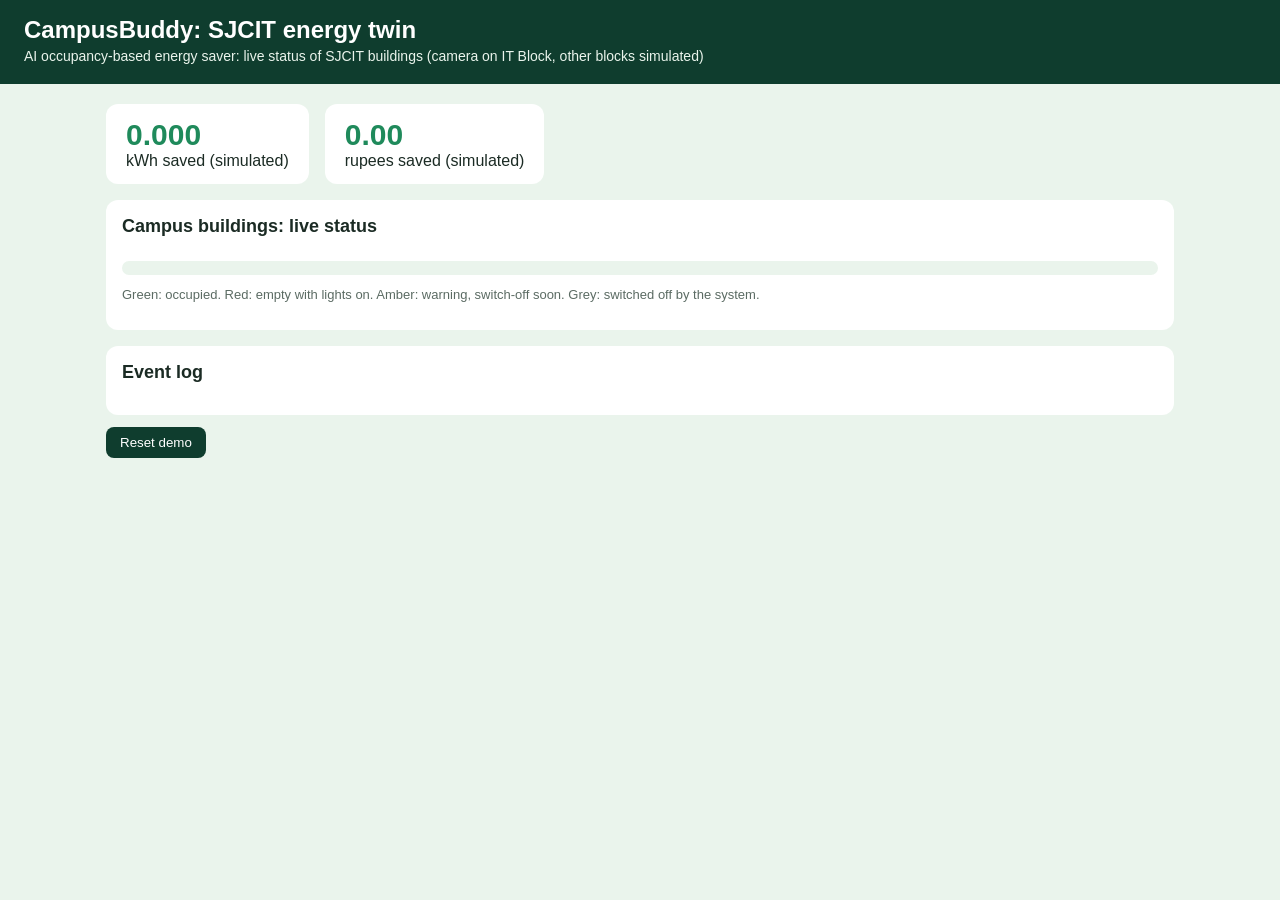
==== static/index.html @ 6953d293 "Update dashboard heading for real SJCIT buildings" ====
<!DOCTYPE html>
<html lang="en">
<head>
<meta charset="utf-8">
<meta name="viewport" content="width=device-width, initial-scale=1">
<title>CampusBuddy: SJCIT</title>
<style>
  :root { --bg:#0f3d2e; --card:#ffffff; --ink:#1b2b24; --muted:#5b6b63;
          --green:#1f8a5b; --red:#c8553d; --amber:#f2b33d; --grey:#5b6b63; }
  * { box-sizing: border-box; }
  body { margin:0; font-family: Calibri, "Segoe UI", sans-serif; background:#eaf4ec; color:var(--ink); }
  header { background:var(--bg); color:#fff; padding:16px 24px; }
  header h1 { margin:0; font-size:24px; }
  header p { margin:4px 0 0; color:#eaf4ec; font-size:14px; }
  main { max-width:1100px; margin:20px auto; padding:0 16px; }
  .counters { display:flex; gap:16px; margin-bottom:16px; flex-wrap:wrap; }
  .counter { background:var(--card); border-radius:12px; padding:14px 20px; min-width:200px; }
  .counter b { display:block; font-size:30px; color:var(--green); }
  .floor { background:var(--card); border-radius:12px; padding:16px; }
  .floor h2 { margin:0 0 4px; font-size:18px; }
  .note { color:var(--muted); font-size:13px; margin:0 0 12px; }
  .rooms { display:grid; grid-template-columns:repeat(5, 1fr); gap:10px; }
  .room { border-radius:10px; color:#fff; padding:12px; min-height:150px; display:flex; flex-direction:column; }
  .room h3 { margin:0 0 4px; font-size:16px; }
  .room .st { font-size:13px; flex:1; }
  .room .btns { display:flex; gap:6px; flex-wrap:wrap; }
  .room button { border:0; border-radius:6px; padding:5px 8px; font-size:12px; cursor:pointer; }
  .occupied { background:var(--green); }
  .empty_lights_on { background:var(--red); }
  .warning { background:var(--amber); color:var(--ink); }
  .switched_off { background:var(--grey); }
  .corridor { height:14px; background:#eaf4ec; border-radius:7px; margin:12px 0; }
  .events { background:var(--card); border-radius:12px; padding:16px; margin-top:16px; }
  .events h2 { margin:0 0 8px; font-size:18px; }
  .events li { font-size:14px; margin:3px 0; }
  .events span { color:var(--muted); margin-right:8px; }
  .reset { margin-top:12px; }
  .reset button { padding:8px 14px; border:0; border-radius:8px; background:var(--bg); color:#fff; cursor:pointer; }
  @media (max-width:800px) { .rooms { grid-template-columns:repeat(2, 1fr); } }
</style>
</head>
<body>
<header>
  <h1>CampusBuddy: SJCIT energy twin</h1>
  <p>  <p>AI occupancy-based energy saver: live status of SJCIT buildings (camera on IT Block, other blocks simulated)</p></p>
</header>
<main>
  <div class="counters">
    <div class="counter"><b id="kwh">0.000</b>kWh saved (simulated)</div>
    <div class="counter"><b id="rs">0.00</b>rupees saved (simulated)</div>
  </div>
  <div class="floor">
    <h2>Campus buildings: live status</h2>
    <p class="note" id="cfg"></p>
    <div class="rooms" id="rooms"></div>
    <div class="corridor"></div>
    <p class="note">Green: occupied. Red: empty with lights on. Amber: warning, switch-off soon. Grey: switched off by the system.</p>
  </div>
  <div class="events"><h2>Event log</h2><ul id="events"></ul></div>
  <div class="reset"><button onclick="post('/api/reset')">Reset demo</button></div>
</main>
<script>
const LABEL = {
  occupied: "Occupied",
  empty_lights_on: "Empty, lights on",
  warning: "Warning: switching off soon",
  switched_off: "Switched off (saving power)"
};

async function post(url, body) {
  await fetch(url, { method: "POST", headers: { "Content-Type": "application/json" }, body: JSON.stringify(body || {}) });
  refresh();
}

function render(s) {
  document.getElementById("kwh").textContent = s.saved_kwh.toFixed(3);
  document.getElementById("rs").textContent = s.saved_rupees.toFixed(2);
  document.getElementById("cfg").textContent =
    `Demo timing: warning after ${s.config.warn_after}s empty, auto switch-off after ${s.config.off_after}s. ` +
    `Savings run at 1 second = ${s.config.time_scale} seconds, at Rs ${s.config.tariff} per kWh.`;
  document.getElementById("rooms").innerHTML = s.rooms.map(r => `
    <div class="room ${r.status}">
      <h3>${r.name}</h3>
      <div class="st">${LABEL[r.status]}<br>People: ${r.persons}${r.persons === 0 && r.lights_on ? `<br>Empty for ${Math.round(r.empty_for)}s` : ""}</div>
      <div class="btns">
        <button onclick="post('/api/rooms/${r.id}/occupancy', {persons: ${r.persons + 1}})">+ Person</button>
        <button onclick="post('/api/rooms/${r.id}/occupancy', {persons: 0})">Everyone leaves</button>
        <button onclick="post('/api/rooms/${r.id}/lights', {on: ${!r.lights_on}})">Lights ${r.lights_on ? "off" : "on"}</button>
      </div>
    </div>`).join("");
  document.getElementById("events").innerHTML =
    s.events.map(e => `<li><span>${e.time}</span>${e.msg}</li>`).join("");
}

async function refresh() {
  try { render(await (await fetch("/api/state")).json()); } catch (e) { console.log(e); }
}
refresh();
setInterval(refresh, 1000);
</script>
</body>
</html>
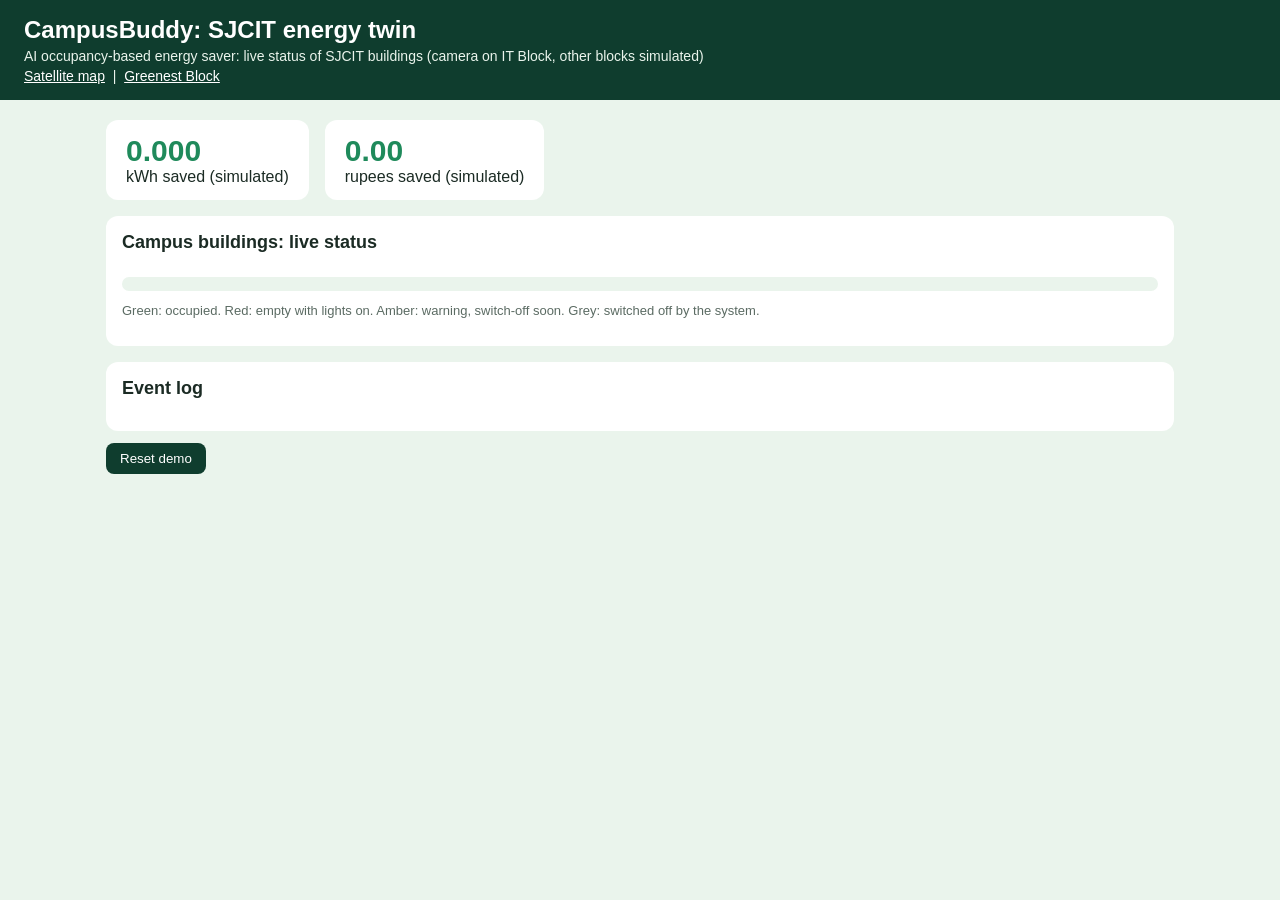
==== commit d20ea836: "Link dashboard, map and leaderboard pages" ====
--- a/static/index.html
+++ b/static/index.html
@@ -12,6 +12,7 @@
   header { background:var(--bg); color:#fff; padding:16px 24px; }
   header h1 { margin:0; font-size:24px; }
   header p { margin:4px 0 0; color:#eaf4ec; font-size:14px; }
+  header a { color:#fff; }
   main { max-width:1100px; margin:20px auto; padding:0 16px; }
   .counters { display:flex; gap:16px; margin-bottom:16px; flex-wrap:wrap; }
   .counter { background:var(--card); border-radius:12px; padding:14px 20px; min-width:200px; }
@@ -42,7 +43,8 @@
 <body>
 <header>
   <h1>CampusBuddy: SJCIT energy twin</h1>
-  <p>  <p>AI occupancy-based energy saver: live status of SJCIT buildings (camera on IT Block, other blocks simulated)</p></p>
+  <p>AI occupancy-based energy saver: live status of SJCIT buildings (camera on IT Block, other blocks simulated)</p>
+  <p><a href="/static/map.html">Satellite map</a> &nbsp;|&nbsp; <a href="/static/leaderboard.html">Greenest Block</a></p>
 </header>
 <main>
   <div class="counters">
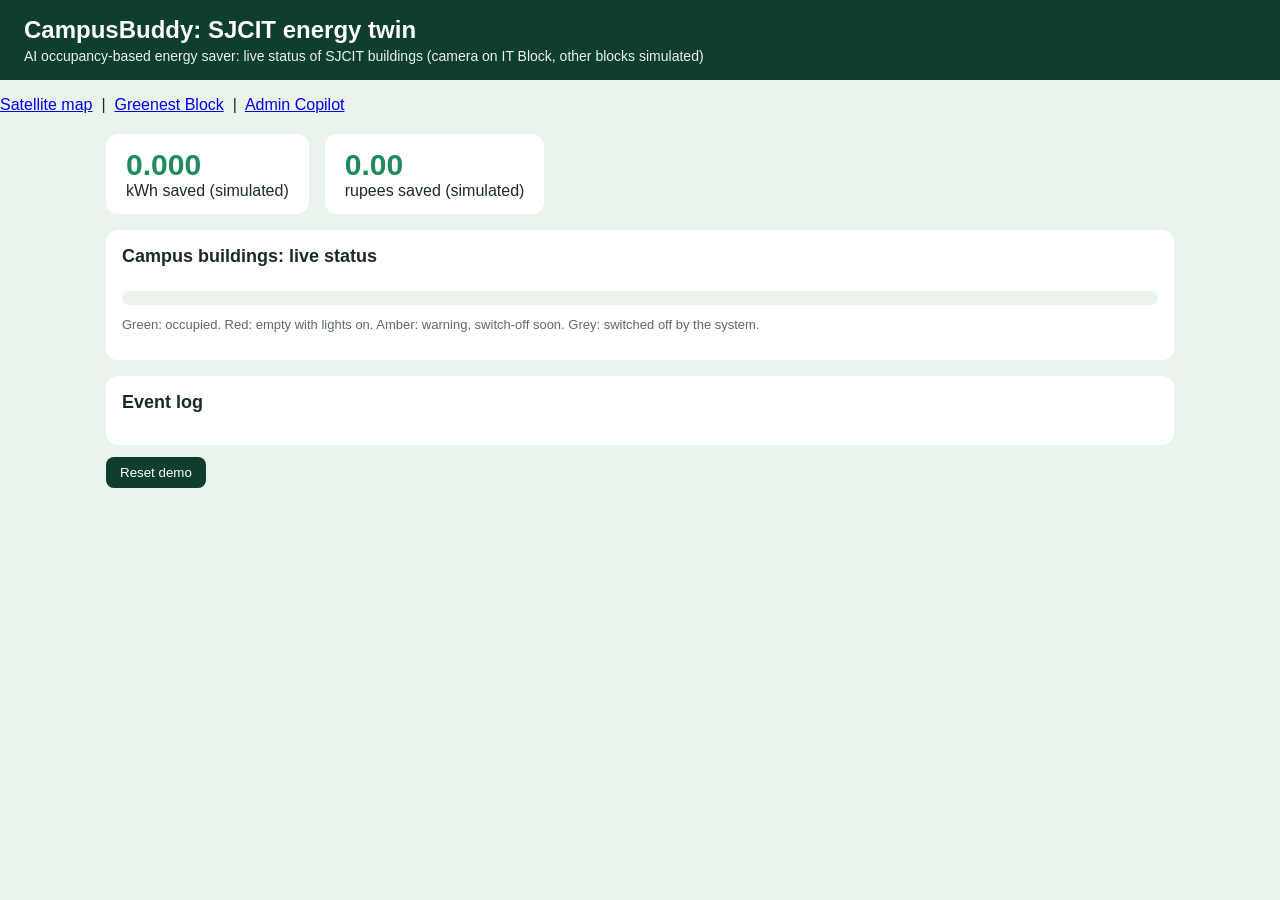
==== commit 203cf49b: "Add admin copilot chat page" ====
--- a/static/index.html
+++ b/static/index.html
@@ -44,8 +44,8 @@
 <header>
   <h1>CampusBuddy: SJCIT energy twin</h1>
   <p>AI occupancy-based energy saver: live status of SJCIT buildings (camera on IT Block, other blocks simulated)</p>
-  <p><a href="/static/map.html">Satellite map</a> &nbsp;|&nbsp; <a href="/static/leaderboard.html">Greenest Block</a></p>
-</header>
+
+</header><p><a href="/static/map.html">Satellite map</a> &nbsp;|&nbsp; <a href="/static/leaderboard.html">Greenest Block</a> &nbsp;|&nbsp; <a href="/static/copilot.html">Admin Copilot</a></p>
 <main>
   <div class="counters">
     <div class="counter"><b id="kwh">0.000</b>kWh saved (simulated)</div>
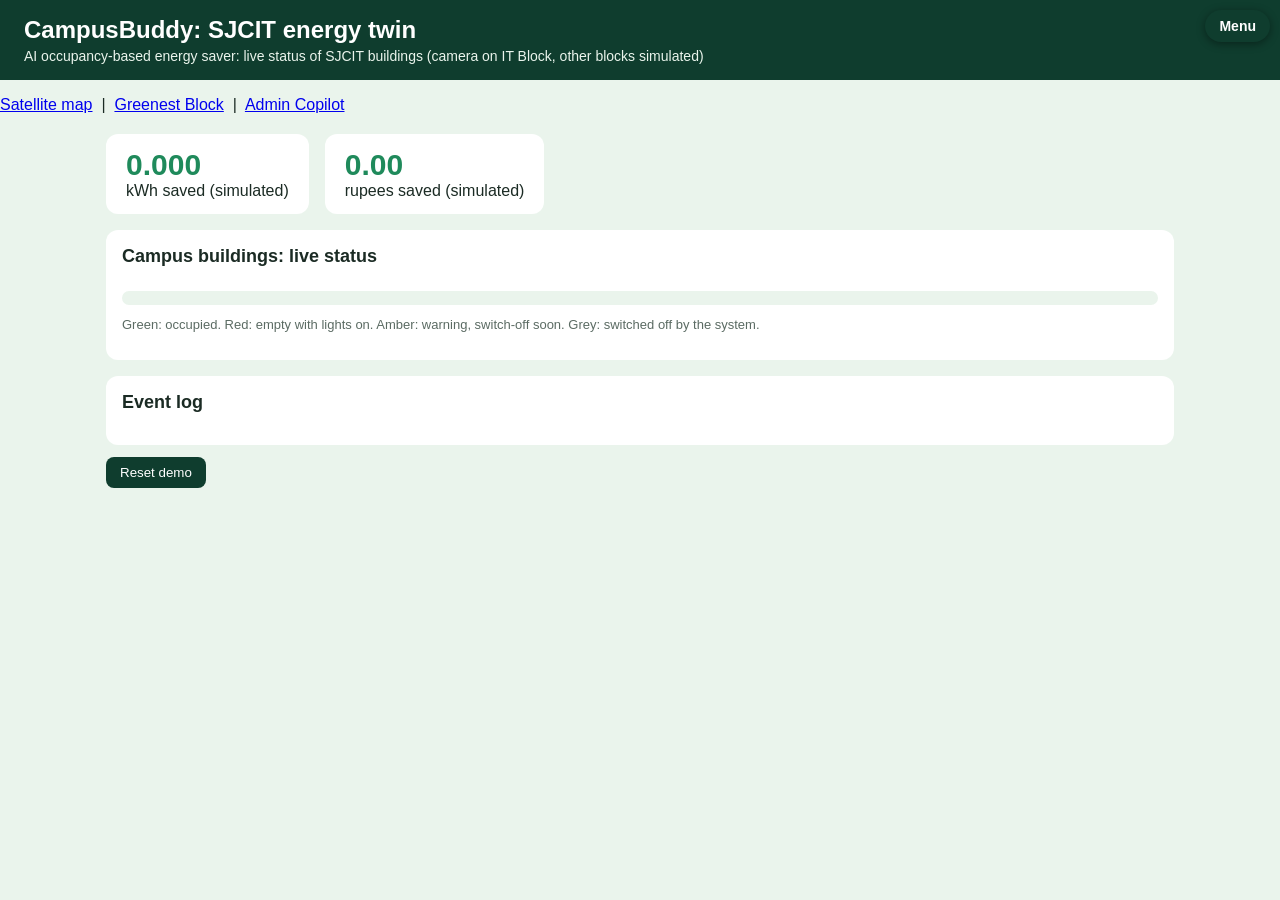
==== commit 2efa4c78: "Add admin inbox for events, feedback and problem reports" ====
--- a/static/index.html
+++ b/static/index.html
@@ -100,5 +100,5 @@
 refresh();
 setInterval(refresh, 1000);
 </script>
-</body>
+<script src="/static/nav.js"></script></body>
 </html>
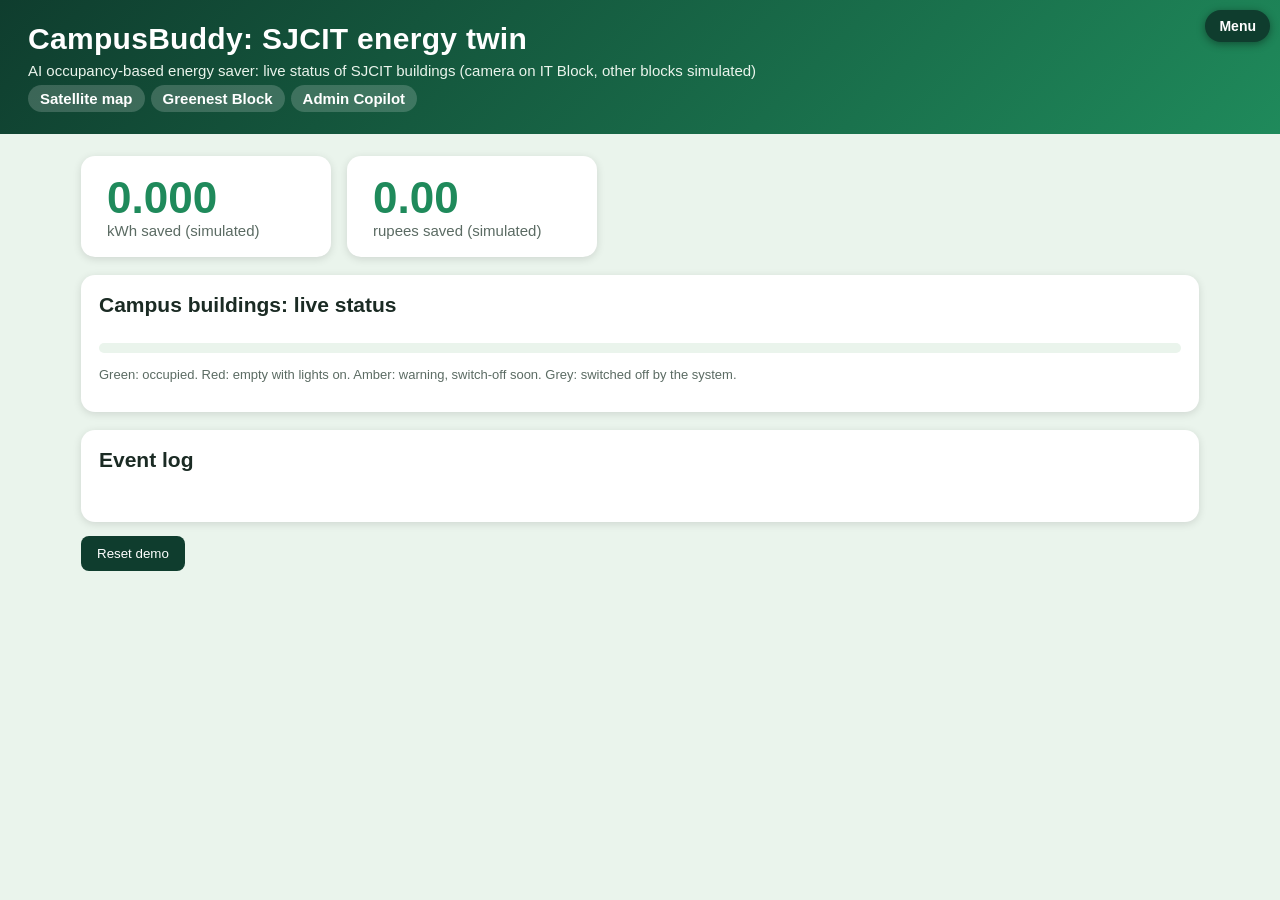
==== commit 2a28edc6: "Design polish: dashboard, leaderboard, copilot" ====
--- a/static/index.html
+++ b/static/index.html
@@ -9,43 +9,51 @@
           --green:#1f8a5b; --red:#c8553d; --amber:#f2b33d; --grey:#5b6b63; }
   * { box-sizing: border-box; }
   body { margin:0; font-family: Calibri, "Segoe UI", sans-serif; background:#eaf4ec; color:var(--ink); }
-  header { background:var(--bg); color:#fff; padding:16px 24px; }
-  header h1 { margin:0; font-size:24px; }
-  header p { margin:4px 0 0; color:#eaf4ec; font-size:14px; }
-  header a { color:#fff; }
-  main { max-width:1100px; margin:20px auto; padding:0 16px; }
-  .counters { display:flex; gap:16px; margin-bottom:16px; flex-wrap:wrap; }
-  .counter { background:var(--card); border-radius:12px; padding:14px 20px; min-width:200px; }
-  .counter b { display:block; font-size:30px; color:var(--green); }
-  .floor { background:var(--card); border-radius:12px; padding:16px; }
-  .floor h2 { margin:0 0 4px; font-size:18px; }
+  header { background:linear-gradient(135deg,#0f3d2e,#1f8a5b); color:#fff; padding:22px 28px; }
+  header h1 { margin:0; font-size:30px; letter-spacing:.3px; }
+  header p { margin:6px 0 0; color:#eaf4ec; font-size:15px; }
+  header a { color:#fff; font-weight:bold; text-decoration:none; background:rgba(255,255,255,.18);
+             padding:5px 12px; border-radius:14px; margin-right:6px; display:inline-block; }
+  header a:hover { background:rgba(255,255,255,.32); }
+  main { max-width:1150px; margin:22px auto; padding:0 16px; }
+  .counters { display:flex; gap:16px; margin-bottom:18px; flex-wrap:wrap; }
+  .counter { background:var(--card); border-radius:14px; padding:18px 26px; min-width:250px;
+             box-shadow:0 2px 8px rgba(0,0,0,.12); font-size:15px; color:var(--muted); }
+  .counter b { display:block; font-size:44px; color:var(--green); line-height:1.1; }
+  .floor { background:var(--card); border-radius:14px; padding:18px; box-shadow:0 2px 8px rgba(0,0,0,.12); }
+  .floor h2 { margin:0 0 4px; font-size:21px; }
   .note { color:var(--muted); font-size:13px; margin:0 0 12px; }
-  .rooms { display:grid; grid-template-columns:repeat(5, 1fr); gap:10px; }
-  .room { border-radius:10px; color:#fff; padding:12px; min-height:150px; display:flex; flex-direction:column; }
-  .room h3 { margin:0 0 4px; font-size:16px; }
-  .room .st { font-size:13px; flex:1; }
+  .rooms { display:grid; grid-template-columns:repeat(5, 1fr); gap:12px; }
+  .room { border-radius:12px; color:#fff; padding:14px; min-height:175px; display:flex; flex-direction:column;
+          box-shadow:0 2px 6px rgba(0,0,0,.2); transition:background .4s, transform .2s; }
+  .room:hover { transform:translateY(-3px); }
+  .room h3 { margin:0 0 6px; font-size:18px; }
+  .room .st { font-size:14px; flex:1; line-height:1.5; }
   .room .btns { display:flex; gap:6px; flex-wrap:wrap; }
-  .room button { border:0; border-radius:6px; padding:5px 8px; font-size:12px; cursor:pointer; }
+  .room button { border:0; border-radius:6px; padding:6px 9px; font-size:12px; cursor:pointer;
+                 background:rgba(255,255,255,.9); color:#1b2b24; }
+  .room button:hover { background:#fff; }
   .occupied { background:var(--green); }
   .empty_lights_on { background:var(--red); }
   .warning { background:var(--amber); color:var(--ink); }
   .switched_off { background:var(--grey); }
-  .corridor { height:14px; background:#eaf4ec; border-radius:7px; margin:12px 0; }
-  .events { background:var(--card); border-radius:12px; padding:16px; margin-top:16px; }
-  .events h2 { margin:0 0 8px; font-size:18px; }
-  .events li { font-size:14px; margin:3px 0; }
+  .corridor { height:10px; background:#eaf4ec; border-radius:7px; margin:14px 0; }
+  .events { background:var(--card); border-radius:14px; padding:18px; margin-top:18px; box-shadow:0 2px 8px rgba(0,0,0,.12); }
+  .events h2 { margin:0 0 8px; font-size:21px; }
+  .events ul { max-height:220px; overflow:auto; padding-left:20px; }
+  .events li { font-size:14px; margin:4px 0; }
   .events span { color:var(--muted); margin-right:8px; }
-  .reset { margin-top:12px; }
-  .reset button { padding:8px 14px; border:0; border-radius:8px; background:var(--bg); color:#fff; cursor:pointer; }
-  @media (max-width:800px) { .rooms { grid-template-columns:repeat(2, 1fr); } }
+  .reset { margin-top:14px; }
+  .reset button { padding:10px 16px; border:0; border-radius:8px; background:var(--bg); color:#fff; cursor:pointer; }
+  @media (max-width:900px) { .rooms { grid-template-columns:repeat(2, 1fr); } }
 </style>
 </head>
 <body>
 <header>
   <h1>CampusBuddy: SJCIT energy twin</h1>
   <p>AI occupancy-based energy saver: live status of SJCIT buildings (camera on IT Block, other blocks simulated)</p>
-
-</header><p><a href="/static/map.html">Satellite map</a> &nbsp;|&nbsp; <a href="/static/leaderboard.html">Greenest Block</a> &nbsp;|&nbsp; <a href="/static/copilot.html">Admin Copilot</a></p>
+  <p><a href="/static/map.html">Satellite map</a><a href="/static/leaderboard.html">Greenest Block</a><a href="/static/copilot.html">Admin Copilot</a></p>
+</header>
 <main>
   <div class="counters">
     <div class="counter"><b id="kwh">0.000</b>kWh saved (simulated)</div>
@@ -63,10 +71,10 @@
 </main>
 <script>
 const LABEL = {
-  occupied: "Occupied",
-  empty_lights_on: "Empty, lights on",
-  warning: "Warning: switching off soon",
-  switched_off: "Switched off (saving power)"
+  occupied: "✅ Occupied",
+  empty_lights_on: "💡 Empty, lights on",
+  warning: "⚠️ Warning: switching off soon",
+  switched_off: "🌱 Switched off (saving power)"
 };
 
 async function post(url, body) {
@@ -100,5 +108,6 @@
 refresh();
 setInterval(refresh, 1000);
 </script>
-<script src="/static/nav.js"></script></body>
+<script src="/static/nav.js"></script>
+</body>
 </html>
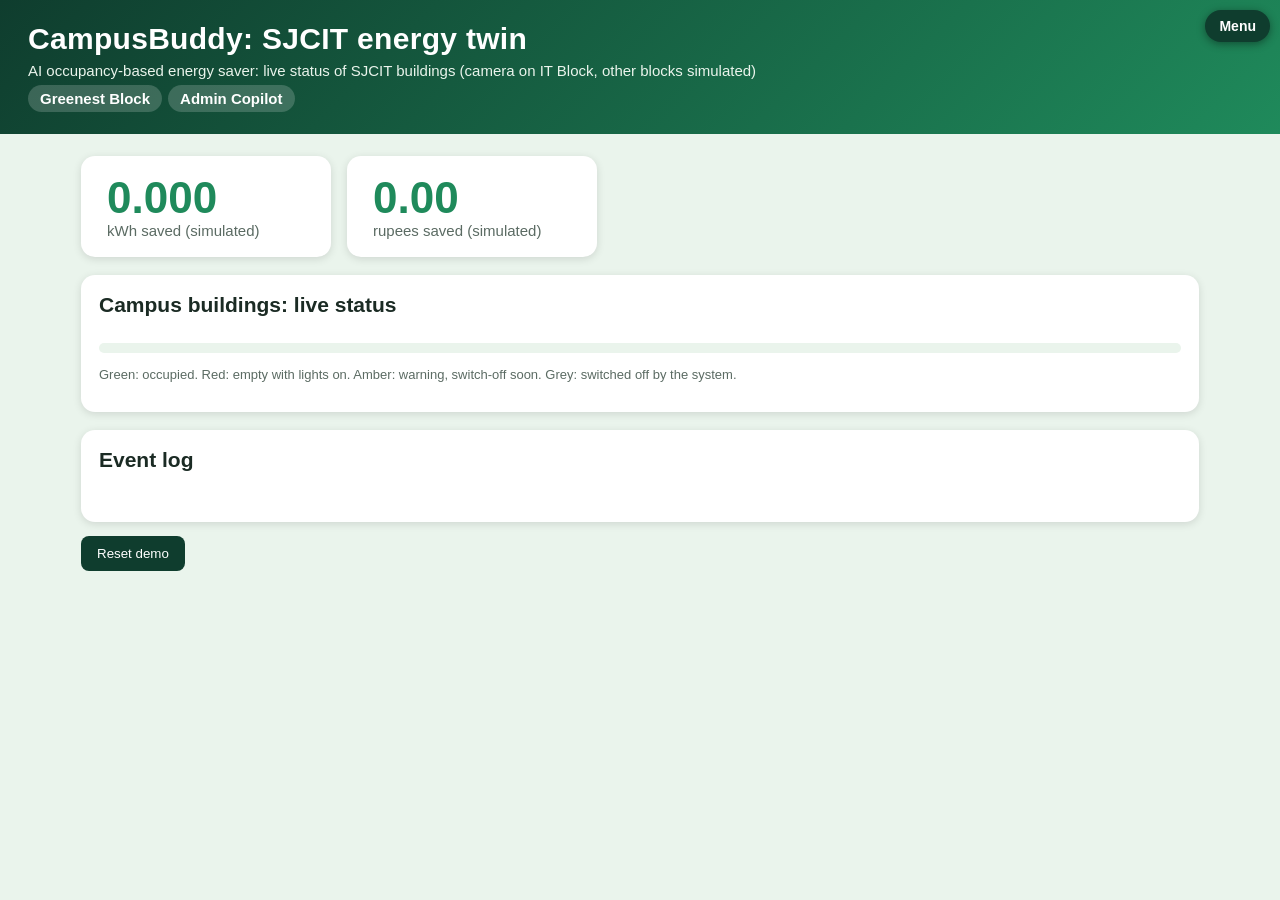
==== commit 9ee46ed8: "Show lights status clearly on dashboard cards" ====
--- a/static/index.html
+++ b/static/index.html
@@ -52,7 +52,7 @@
 <header>
   <h1>CampusBuddy: SJCIT energy twin</h1>
   <p>AI occupancy-based energy saver: live status of SJCIT buildings (camera on IT Block, other blocks simulated)</p>
-  <p><a href="/static/map.html">Satellite map</a><a href="/static/leaderboard.html">Greenest Block</a><a href="/static/copilot.html">Admin Copilot</a></p>
+  <p><a href="/static/leaderboard.html">Greenest Block</a><a href="/static/copilot.html">Admin Copilot</a></p>
 </header>
 <main>
   <div class="counters">
@@ -91,11 +91,11 @@
   document.getElementById("rooms").innerHTML = s.rooms.map(r => `
     <div class="room ${r.status}">
       <h3>${r.name}</h3>
-      <div class="st">${LABEL[r.status]}<br>People: ${r.persons}${r.persons === 0 && r.lights_on ? `<br>Empty for ${Math.round(r.empty_for)}s` : ""}</div>
+      <div class="st">${LABEL[r.status]}<br>People: ${r.persons}<br>Lights: ${r.lights_on ? "ON 💡" : "OFF"}${r.persons === 0 && r.lights_on ? `<br>Empty for ${Math.round(r.empty_for)}s` : ""}</div>
       <div class="btns">
         <button onclick="post('/api/rooms/${r.id}/occupancy', {persons: ${r.persons + 1}})">+ Person</button>
         <button onclick="post('/api/rooms/${r.id}/occupancy', {persons: 0})">Everyone leaves</button>
-        <button onclick="post('/api/rooms/${r.id}/lights', {on: ${!r.lights_on}})">Lights ${r.lights_on ? "off" : "on"}</button>
+        <button onclick="post('/api/rooms/${r.id}/lights', {on: ${!r.lights_on}})">Turn lights ${r.lights_on ? "off" : "on"}</button>
       </div>
     </div>`).join("");
   document.getElementById("events").innerHTML =
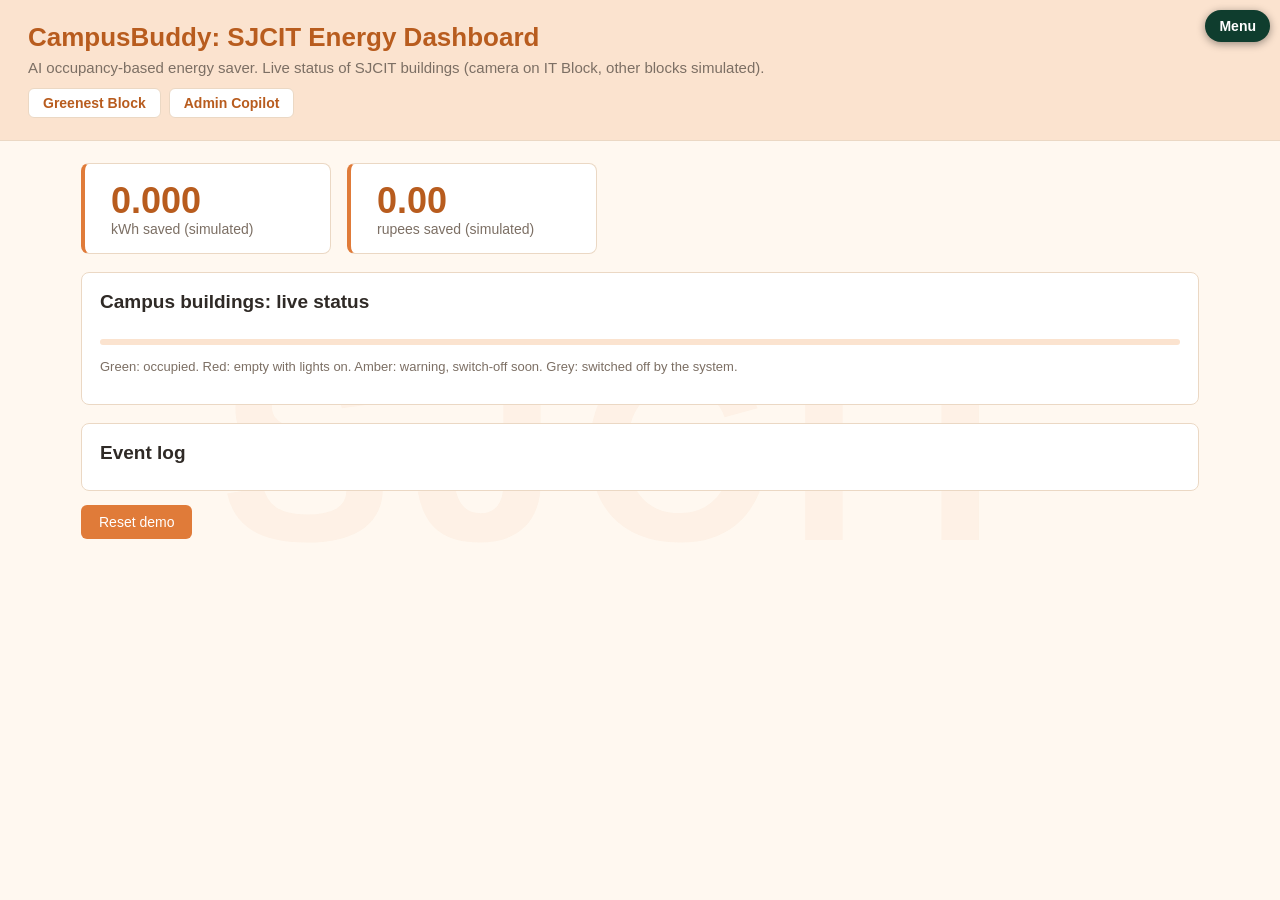
==== commit 0fdb79b8: "Professional light orange dashboard theme" ====
--- a/static/index.html
+++ b/static/index.html
@@ -5,54 +5,67 @@
 <meta name="viewport" content="width=device-width, initial-scale=1">
 <title>CampusBuddy: SJCIT</title>
 <style>
-  :root { --bg:#0f3d2e; --card:#ffffff; --ink:#1b2b24; --muted:#5b6b63;
-          --green:#1f8a5b; --red:#c8553d; --amber:#f2b33d; --grey:#5b6b63; }
+  :root { --accent:#E07B39; --accent-dark:#B85C1E; --accent-soft:#FBE3CF;
+          --cream:#FFF8F0; --line:#EBD8C4; --ink:#2F2A26; --muted:#7C6F64;
+          --green:#4E8F66; --red:#C0584A; --amber:#D9A441; --grey:#8C8279; }
   * { box-sizing: border-box; }
-  body { margin:0; font-family: Calibri, "Segoe UI", sans-serif; background:#eaf4ec; color:var(--ink); }
-  header { background:linear-gradient(135deg,#0f3d2e,#1f8a5b); color:#fff; padding:22px 28px; }
-  header h1 { margin:0; font-size:30px; letter-spacing:.3px; }
-  header p { margin:6px 0 0; color:#eaf4ec; font-size:15px; }
-  header a { color:#fff; font-weight:bold; text-decoration:none; background:rgba(255,255,255,.18);
-             padding:5px 12px; border-radius:14px; margin-right:6px; display:inline-block; }
-  header a:hover { background:rgba(255,255,255,.32); }
+  body { margin:0; font-family: Calibri, "Segoe UI", Arial, sans-serif; background:var(--cream); color:var(--ink); }
+
+  /* faint SJCIT text watermark (delete the .wm block and the <div class="wm"> line to remove) */
+  .wm { position:fixed; inset:0; z-index:0; pointer-events:none; display:flex; align-items:center;
+        justify-content:center; font-size:min(22vw, 260px); font-weight:bold; letter-spacing:.08em;
+        color:var(--accent); opacity:.05; user-select:none; }
+  header, main { position:relative; z-index:1; }
+
+  header { background:var(--accent-soft); border-bottom:1px solid var(--line); padding:22px 28px; }
+  header h1 { margin:0; font-size:26px; font-weight:600; color:var(--accent-dark); }
+  header p { margin:6px 0 0; color:var(--muted); font-size:15px; }
+  .nav { margin-top:12px; }
+  .nav a { color:var(--accent-dark); font-weight:600; font-size:14px; text-decoration:none; background:#fff;
+           border:1px solid var(--line); padding:6px 14px; border-radius:6px; margin-right:8px; display:inline-block; }
+  .nav a:hover { background:var(--accent-soft); }
+
   main { max-width:1150px; margin:22px auto; padding:0 16px; }
   .counters { display:flex; gap:16px; margin-bottom:18px; flex-wrap:wrap; }
-  .counter { background:var(--card); border-radius:14px; padding:18px 26px; min-width:250px;
-             box-shadow:0 2px 8px rgba(0,0,0,.12); font-size:15px; color:var(--muted); }
-  .counter b { display:block; font-size:44px; color:var(--green); line-height:1.1; }
-  .floor { background:var(--card); border-radius:14px; padding:18px; box-shadow:0 2px 8px rgba(0,0,0,.12); }
-  .floor h2 { margin:0 0 4px; font-size:21px; }
+  .counter { background:#fff; border:1px solid var(--line); border-left:4px solid var(--accent); border-radius:8px;
+             padding:16px 26px; min-width:250px; font-size:14px; color:var(--muted); }
+  .counter b { display:block; font-size:36px; font-weight:600; color:var(--accent-dark); line-height:1.15; }
+
+  .floor, .events { background:#fff; border:1px solid var(--line); border-radius:8px; padding:18px; }
+  .events { margin-top:18px; }
+  .floor h2, .events h2 { margin:0 0 4px; font-size:19px; font-weight:600; color:var(--ink); }
   .note { color:var(--muted); font-size:13px; margin:0 0 12px; }
+
   .rooms { display:grid; grid-template-columns:repeat(5, 1fr); gap:12px; }
-  .room { border-radius:12px; color:#fff; padding:14px; min-height:175px; display:flex; flex-direction:column;
-          box-shadow:0 2px 6px rgba(0,0,0,.2); transition:background .4s, transform .2s; }
-  .room:hover { transform:translateY(-3px); }
-  .room h3 { margin:0 0 6px; font-size:18px; }
-  .room .st { font-size:14px; flex:1; line-height:1.5; }
+  .room { border-radius:8px; color:#fff; padding:14px; min-height:180px; display:flex; flex-direction:column;
+          transition:background .4s; }
+  .room h3 { margin:0 0 6px; font-size:17px; font-weight:600; }
+  .room .st { font-size:14px; flex:1; line-height:1.6; }
   .room .btns { display:flex; gap:6px; flex-wrap:wrap; }
-  .room button { border:0; border-radius:6px; padding:6px 9px; font-size:12px; cursor:pointer;
-                 background:rgba(255,255,255,.9); color:#1b2b24; }
+  .room button { border:0; border-radius:5px; padding:6px 9px; font-size:12px; cursor:pointer;
+                 background:rgba(255,255,255,.92); color:var(--ink); }
   .room button:hover { background:#fff; }
   .occupied { background:var(--green); }
   .empty_lights_on { background:var(--red); }
   .warning { background:var(--amber); color:var(--ink); }
   .switched_off { background:var(--grey); }
-  .corridor { height:10px; background:#eaf4ec; border-radius:7px; margin:14px 0; }
-  .events { background:var(--card); border-radius:14px; padding:18px; margin-top:18px; box-shadow:0 2px 8px rgba(0,0,0,.12); }
-  .events h2 { margin:0 0 8px; font-size:21px; }
-  .events ul { max-height:220px; overflow:auto; padding-left:20px; }
+  .corridor { height:6px; background:var(--accent-soft); border-radius:3px; margin:14px 0; }
+
+  .events ul { max-height:220px; overflow:auto; padding-left:20px; margin:8px 0 0; }
   .events li { font-size:14px; margin:4px 0; }
   .events span { color:var(--muted); margin-right:8px; }
   .reset { margin-top:14px; }
-  .reset button { padding:10px 16px; border:0; border-radius:8px; background:var(--bg); color:#fff; cursor:pointer; }
+  .reset button { padding:9px 18px; border:0; border-radius:6px; background:var(--accent); color:#fff; cursor:pointer; font-size:14px; }
+  .reset button:hover { background:var(--accent-dark); }
   @media (max-width:900px) { .rooms { grid-template-columns:repeat(2, 1fr); } }
 </style>
 </head>
 <body>
+<div class="wm">SJCIT</div>
 <header>
-  <h1>CampusBuddy: SJCIT energy twin</h1>
-  <p>AI occupancy-based energy saver: live status of SJCIT buildings (camera on IT Block, other blocks simulated)</p>
-  <p><a href="/static/leaderboard.html">Greenest Block</a><a href="/static/copilot.html">Admin Copilot</a></p>
+  <h1>CampusBuddy: SJCIT Energy Dashboard</h1>
+  <p>AI occupancy-based energy saver. Live status of SJCIT buildings (camera on IT Block, other blocks simulated).</p>
+  <div class="nav"><a href="/static/leaderboard.html">Greenest Block</a><a href="/static/copilot.html">Admin Copilot</a></div>
 </header>
 <main>
   <div class="counters">
@@ -71,10 +84,10 @@
 </main>
 <script>
 const LABEL = {
-  occupied: "✅ Occupied",
-  empty_lights_on: "💡 Empty, lights on",
-  warning: "⚠️ Warning: switching off soon",
-  switched_off: "🌱 Switched off (saving power)"
+  occupied: "Occupied",
+  empty_lights_on: "Empty, lights on",
+  warning: "Warning: switching off soon",
+  switched_off: "Switched off (saving power)"
 };
 
 async function post(url, body) {
@@ -91,7 +104,7 @@
   document.getElementById("rooms").innerHTML = s.rooms.map(r => `
     <div class="room ${r.status}">
       <h3>${r.name}</h3>
-      <div class="st">${LABEL[r.status]}<br>People: ${r.persons}<br>Lights: ${r.lights_on ? "ON 💡" : "OFF"}${r.persons === 0 && r.lights_on ? `<br>Empty for ${Math.round(r.empty_for)}s` : ""}</div>
+      <div class="st">${LABEL[r.status]}<br>People: ${r.persons}<br>Lights: ${r.lights_on ? "ON" : "OFF"}${r.persons === 0 && r.lights_on ? `<br>Empty for ${Math.round(r.empty_for)}s` : ""}</div>
       <div class="btns">
         <button onclick="post('/api/rooms/${r.id}/occupancy', {persons: ${r.persons + 1}})">+ Person</button>
         <button onclick="post('/api/rooms/${r.id}/occupancy', {persons: 0})">Everyone leaves</button>
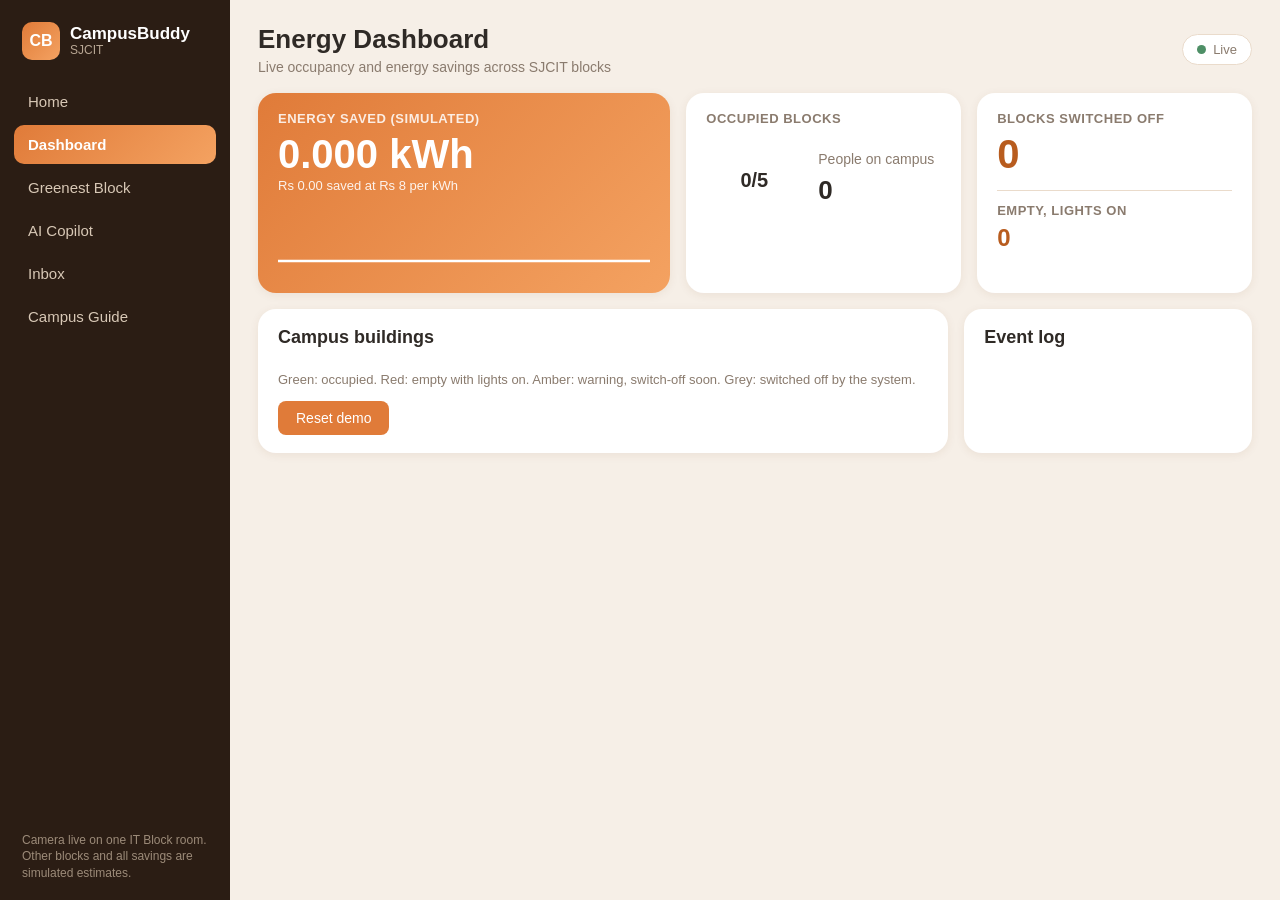
==== commit d8ed6f25: "Redesign leaderboard with stat cards, podium and ranking table" ====
--- a/static/index.html
+++ b/static/index.html
@@ -5,110 +5,183 @@
 <meta name="viewport" content="width=device-width, initial-scale=1">
 <title>CampusBuddy: SJCIT</title>
 <style>
-  :root { --accent:#E07B39; --accent-dark:#B85C1E; --accent-soft:#FBE3CF;
-          --cream:#FFF8F0; --line:#EBD8C4; --ink:#2F2A26; --muted:#7C6F64;
-          --green:#4E8F66; --red:#C0584A; --amber:#D9A441; --grey:#8C8279; }
-  * { box-sizing: border-box; }
-  body { margin:0; font-family: Calibri, "Segoe UI", Arial, sans-serif; background:var(--cream); color:var(--ink); }
+  :root { --accent:#E07B39; --accent2:#F4A261; --accent-dark:#B85C1E; --soft:#FBE3CF;
+          --bg:#F6EFE7; --card:#FFFFFF; --line:#EADBCB; --ink:#2F2A26; --muted:#8A7B6E;
+          --side:#2B1D14; --green:#4E8F66; --red:#C0584A; --amber:#D9A441; --grey:#8C8279; }
+  * { box-sizing:border-box; }
+  body { margin:0; font-family:Calibri,"Segoe UI",Arial,sans-serif; background:var(--bg); color:var(--ink); }
+  .layout { display:grid; grid-template-columns:230px 1fr; min-height:100vh; }
 
-  /* faint SJCIT text watermark (delete the .wm block and the <div class="wm"> line to remove) */
-  .wm { position:fixed; inset:0; z-index:0; pointer-events:none; display:flex; align-items:center;
-        justify-content:center; font-size:min(22vw, 260px); font-weight:bold; letter-spacing:.08em;
-        color:var(--accent); opacity:.05; user-select:none; }
-  header, main { position:relative; z-index:1; }
+  .side { background:var(--side); color:#EBDCCB; padding:22px 14px; position:sticky; top:0; height:100vh; }
+  .logo { display:flex; align-items:center; gap:10px; padding:0 8px 22px; }
+  .logo i { width:38px; height:38px; border-radius:10px; background:linear-gradient(135deg,var(--accent),var(--accent2));
+            display:grid; place-items:center; color:#fff; font-style:normal; font-weight:bold; }
+  .logo b { font-size:17px; color:#fff; line-height:1.1; }
+  .logo span { display:block; font-size:12px; color:#B9A794; font-weight:normal; }
+  .side a { display:block; color:#D8C8B6; text-decoration:none; padding:11px 14px; border-radius:10px; margin-bottom:4px; font-size:15px; }
+  .side a:hover { background:rgba(255,255,255,.08); }
+  .side a.on { background:linear-gradient(135deg,var(--accent),var(--accent2)); color:#fff; font-weight:600; }
+  .side small { position:absolute; bottom:18px; left:22px; right:18px; color:#9C8B79; font-size:12px; line-height:1.4; }
 
-  header { background:var(--accent-soft); border-bottom:1px solid var(--line); padding:22px 28px; }
-  header h1 { margin:0; font-size:26px; font-weight:600; color:var(--accent-dark); }
-  header p { margin:6px 0 0; color:var(--muted); font-size:15px; }
-  .nav { margin-top:12px; }
-  .nav a { color:var(--accent-dark); font-weight:600; font-size:14px; text-decoration:none; background:#fff;
-           border:1px solid var(--line); padding:6px 14px; border-radius:6px; margin-right:8px; display:inline-block; }
-  .nav a:hover { background:var(--accent-soft); }
+  .content { padding:24px 28px; max-width:1250px; }
+  .top { display:flex; justify-content:space-between; align-items:center; flex-wrap:wrap; gap:10px; margin-bottom:18px; }
+  .top h1 { margin:0; font-size:26px; font-weight:600; }
+  .top p { margin:4px 0 0; color:var(--muted); font-size:14px; }
+  .live { background:#fff; border:1px solid var(--line); border-radius:20px; padding:7px 14px; font-size:13px; color:var(--muted); }
+  .live::before { content:""; display:inline-block; width:9px; height:9px; border-radius:50%; background:var(--green); margin-right:7px; }
 
-  main { max-width:1150px; margin:22px auto; padding:0 16px; }
-  .counters { display:flex; gap:16px; margin-bottom:18px; flex-wrap:wrap; }
-  .counter { background:#fff; border:1px solid var(--line); border-left:4px solid var(--accent); border-radius:8px;
-             padding:16px 26px; min-width:250px; font-size:14px; color:var(--muted); }
-  .counter b { display:block; font-size:36px; font-weight:600; color:var(--accent-dark); line-height:1.15; }
+  .cards { display:grid; grid-template-columns:1.5fr 1fr 1fr; gap:16px; margin-bottom:16px; }
+  .card { background:var(--card); border-radius:18px; padding:18px 20px; box-shadow:0 2px 10px rgba(120,70,20,.08); }
+  .card h4 { margin:0 0 6px; font-size:13px; font-weight:600; color:var(--muted); text-transform:uppercase; letter-spacing:.04em; }
+  .hero { background:linear-gradient(135deg,var(--accent),var(--accent2)); color:#fff; }
+  .hero h4 { color:rgba(255,255,255,.85); }
+  .big { font-size:40px; font-weight:600; line-height:1.1; }
+  .hero svg { width:100%; height:70px; margin-top:8px; }
+  .hero .sub { font-size:13px; color:rgba(255,255,255,.9); margin-top:2px; }
+  .donutwrap { display:flex; align-items:center; gap:16px; }
+  .donut { width:96px; height:96px; border-radius:50%; display:grid; place-items:center; flex:none; }
+  .donut div { width:68px; height:68px; border-radius:50%; background:#fff; display:grid; place-items:center;
+               font-size:20px; font-weight:600; }
+  .stack .big { color:var(--accent-dark); }
+  .stack .mini { margin-top:14px; padding-top:12px; border-top:1px solid var(--line); }
+  .mini b { font-size:24px; color:var(--accent-dark); font-weight:600; display:block; }
 
-  .floor, .events { background:#fff; border:1px solid var(--line); border-radius:8px; padding:18px; }
-  .events { margin-top:18px; }
-  .floor h2, .events h2 { margin:0 0 4px; font-size:19px; font-weight:600; color:var(--ink); }
+  .grid2 { display:grid; grid-template-columns:2.4fr 1fr; gap:16px; }
+  h2 { margin:0 0 4px; font-size:18px; font-weight:600; }
   .note { color:var(--muted); font-size:13px; margin:0 0 12px; }
+  .rooms { display:grid; grid-template-columns:repeat(auto-fill, minmax(200px, 1fr)); gap:12px; }
+  .room { border:1px solid var(--line); border-left:6px solid var(--grey); border-radius:14px; padding:14px; background:#fffdfb; display:flex; flex-direction:column; }
+  .room.occupied { border-left-color:var(--green); }
+  .room.empty_lights_on { border-left-color:var(--red); }
+  .room.warning { border-left-color:var(--amber); }
+  .room.switched_off { border-left-color:var(--grey); }
+  .room h3 { margin:0 0 8px; font-size:16px; font-weight:600; }
+  .pill { display:inline-block; font-size:12px; font-weight:600; color:#fff; border-radius:12px; padding:3px 10px; margin-bottom:8px; align-self:flex-start; }
+  .pill.occupied { background:var(--green); } .pill.empty_lights_on { background:var(--red); }
+  .pill.warning { background:var(--amber); color:var(--ink); } .pill.switched_off { background:var(--grey); }
+  .row { font-size:14px; color:var(--ink); line-height:1.6; flex:1; }
+  .row span { color:var(--muted); }
+  .btns { display:flex; gap:6px; flex-wrap:wrap; margin-top:10px; }
+  .btns button { border:1px solid var(--line); background:#fff; color:var(--ink); border-radius:8px; padding:6px 9px; font-size:12px; cursor:pointer; }
+  .btns button:hover { background:var(--soft); }
 
-  .rooms { display:grid; grid-template-columns:repeat(5, 1fr); gap:12px; }
-  .room { border-radius:8px; color:#fff; padding:14px; min-height:180px; display:flex; flex-direction:column;
-          transition:background .4s; }
-  .room h3 { margin:0 0 6px; font-size:17px; font-weight:600; }
-  .room .st { font-size:14px; flex:1; line-height:1.6; }
-  .room .btns { display:flex; gap:6px; flex-wrap:wrap; }
-  .room button { border:0; border-radius:5px; padding:6px 9px; font-size:12px; cursor:pointer;
-                 background:rgba(255,255,255,.92); color:var(--ink); }
-  .room button:hover { background:#fff; }
-  .occupied { background:var(--green); }
-  .empty_lights_on { background:var(--red); }
-  .warning { background:var(--amber); color:var(--ink); }
-  .switched_off { background:var(--grey); }
-  .corridor { height:6px; background:var(--accent-soft); border-radius:3px; margin:14px 0; }
+  .events ul { list-style:none; margin:8px 0 0; padding:0; max-height:420px; overflow:auto; }
+  .events li { font-size:13px; padding:8px 0; border-bottom:1px solid var(--line); }
+  .events li span { display:block; color:var(--muted); font-size:12px; }
+  .reset { margin-top:14px; }
+  .reset button { padding:9px 18px; border:0; border-radius:8px; background:var(--accent); color:#fff; cursor:pointer; font-size:14px; }
+  .reset button:hover { background:var(--accent-dark); }
 
-  .events ul { max-height:220px; overflow:auto; padding-left:20px; margin:8px 0 0; }
-  .events li { font-size:14px; margin:4px 0; }
-  .events span { color:var(--muted); margin-right:8px; }
-  .reset { margin-top:14px; }
-  .reset button { padding:9px 18px; border:0; border-radius:6px; background:var(--accent); color:#fff; cursor:pointer; font-size:14px; }
-  .reset button:hover { background:var(--accent-dark); }
-  @media (max-width:900px) { .rooms { grid-template-columns:repeat(2, 1fr); } }
+  @media (max-width:1000px) {
+    .layout { grid-template-columns:1fr; } .side { position:static; height:auto; } .side small { display:none; }
+    .cards, .grid2 { grid-template-columns:1fr; }
+  }
 </style>
 </head>
 <body>
-<div class="wm">SJCIT</div>
-<header>
-  <h1>CampusBuddy: SJCIT Energy Dashboard</h1>
-  <p>AI occupancy-based energy saver. Live status of SJCIT buildings (camera on IT Block, other blocks simulated).</p>
-  <div class="nav"><a href="/static/leaderboard.html">Greenest Block</a><a href="/static/copilot.html">Admin Copilot</a></div>
-</header>
-<main>
-  <div class="counters">
-    <div class="counter"><b id="kwh">0.000</b>kWh saved (simulated)</div>
-    <div class="counter"><b id="rs">0.00</b>rupees saved (simulated)</div>
+<div class="layout">
+  <nav class="side">
+    <div class="logo"><i>CB</i><b>CampusBuddy<span>SJCIT</span></b></div>
+    <a href="/">Home</a>
+    <a class="on" href="/static/index.html">Dashboard</a>
+    <a href="/static/leaderboard.html">Greenest Block</a>
+    <a href="/static/copilot.html">AI Copilot</a>
+    <a href="/static/inbox.html">Inbox</a>
+    <a href="/static/student.html">Campus Guide</a>
+    <small>Camera live on one IT Block room. Other blocks and all savings are simulated estimates.</small>
+  </nav>
+
+  <div class="content">
+    <div class="top">
+      <div><h1>Energy Dashboard</h1><p>Live occupancy and energy savings across SJCIT blocks</p></div>
+      <div class="live">Live</div>
+    </div>
+
+    <div class="cards">
+      <div class="card hero">
+        <h4>Energy saved (simulated)</h4>
+        <div class="big"><span id="kwh">0.000</span> kWh</div>
+        <div class="sub">Rs <span id="rs">0.00</span> saved at Rs <span id="tariff">8</span> per kWh</div>
+        <svg viewBox="0 0 300 70" preserveAspectRatio="none"><polyline id="spark" fill="none" stroke="#fff" stroke-width="2.5" stroke-linecap="round" stroke-linejoin="round" points="0,60 300,60"/></svg>
+      </div>
+      <div class="card">
+        <h4>Occupied blocks</h4>
+        <div class="donutwrap">
+          <div class="donut" id="donut"><div id="donutN">0/5</div></div>
+          <div class="row"><span>People on campus</span><br><b style="font-size:26px" id="people">0</b></div>
+        </div>
+      </div>
+      <div class="card stack">
+        <h4>Blocks switched off</h4>
+        <div class="big" id="off">0</div>
+        <div class="mini"><h4>Empty, lights on</h4><b id="wasting">0</b></div>
+      </div>
+    </div>
+
+    <div class="grid2">
+      <div class="card">
+        <h2>Campus buildings</h2>
+        <p class="note" id="cfg"></p>
+        <div class="rooms" id="rooms"></div>
+        <p class="note" style="margin-top:12px">Green: occupied. Red: empty with lights on. Amber: warning, switch-off soon. Grey: switched off by the system.</p>
+        <div class="reset"><button onclick="post('/api/reset')">Reset demo</button></div>
+      </div>
+      <div class="card events">
+        <h2>Event log</h2>
+        <ul id="events"></ul>
+      </div>
+    </div>
   </div>
-  <div class="floor">
-    <h2>Campus buildings: live status</h2>
-    <p class="note" id="cfg"></p>
-    <div class="rooms" id="rooms"></div>
-    <div class="corridor"></div>
-    <p class="note">Green: occupied. Red: empty with lights on. Amber: warning, switch-off soon. Grey: switched off by the system.</p>
-  </div>
-  <div class="events"><h2>Event log</h2><ul id="events"></ul></div>
-  <div class="reset"><button onclick="post('/api/reset')">Reset demo</button></div>
-</main>
+</div>
 <script>
 const LABEL = {
   occupied: "Occupied",
   empty_lights_on: "Empty, lights on",
   warning: "Warning: switching off soon",
-  switched_off: "Switched off (saving power)"
+  switched_off: "Switched off"
 };
+const history = [];
 
 async function post(url, body) {
   await fetch(url, { method: "POST", headers: { "Content-Type": "application/json" }, body: JSON.stringify(body || {}) });
   refresh();
 }
 
+function spark() {
+  const w = 300, h = 70, n = history.length;
+  if (n < 2) return;
+  const min = Math.min(...history), max = Math.max(...history), span = (max - min) || 1;
+  const pts = history.map((v, i) => `${(i / (n - 1)) * w},${h - 8 - ((v - min) / span) * (h - 16)}`).join(" ");
+  document.getElementById("spark").setAttribute("points", pts);
+}
+
 function render(s) {
+  history.push(s.saved_kwh); if (history.length > 60) history.shift();
+  spark();
   document.getElementById("kwh").textContent = s.saved_kwh.toFixed(3);
   document.getElementById("rs").textContent = s.saved_rupees.toFixed(2);
+  document.getElementById("tariff").textContent = s.config.tariff;
   document.getElementById("cfg").textContent =
-    `Demo timing: warning after ${s.config.warn_after}s empty, auto switch-off after ${s.config.off_after}s. ` +
-    `Savings run at 1 second = ${s.config.time_scale} seconds, at Rs ${s.config.tariff} per kWh.`;
+    `Demo timing: warning after ${s.config.warn_after}s empty, auto switch-off after ${s.config.off_after}s. 1 second = ${s.config.time_scale} seconds.`;
+
+  const total = s.rooms.length;
+  const occ = s.rooms.filter(r => r.status === "occupied").length;
+  const pct = total ? Math.round((occ / total) * 100) : 0;
+  document.getElementById("donut").style.background = `conic-gradient(var(--green) ${pct}%, #EFE3D5 0)`;
+  document.getElementById("donutN").textContent = `${occ}/${total}`;
+  document.getElementById("people").textContent = s.rooms.reduce((a, r) => a + r.persons, 0);
+  document.getElementById("off").textContent = s.rooms.filter(r => r.status === "switched_off").length;
+  document.getElementById("wasting").textContent = s.rooms.filter(r => r.status === "empty_lights_on" || r.status === "warning").length;
+
   document.getElementById("rooms").innerHTML = s.rooms.map(r => `
     <div class="room ${r.status}">
       <h3>${r.name}</h3>
-      <div class="st">${LABEL[r.status]}<br>People: ${r.persons}<br>Lights: ${r.lights_on ? "ON" : "OFF"}${r.persons === 0 && r.lights_on ? `<br>Empty for ${Math.round(r.empty_for)}s` : ""}</div>
+      <span class="pill ${r.status}">${LABEL[r.status]}</span>
+      <div class="row"><span>People:</span> ${r.persons}<br><span>Lights:</span> ${r.lights_on ? "ON" : "OFF"}${r.persons === 0 && r.lights_on ? `<br><span>Empty for</span> ${Math.round(r.empty_for)}s` : ""}<br><span>Saved:</span> ${r.saved_kwh.toFixed(3)} kWh</div>
       <div class="btns">
         <button onclick="post('/api/rooms/${r.id}/occupancy', {persons: ${r.persons + 1}})">+ Person</button>
         <button onclick="post('/api/rooms/${r.id}/occupancy', {persons: 0})">Everyone leaves</button>
-        <button onclick="post('/api/rooms/${r.id}/lights', {on: ${!r.lights_on}})">Turn lights ${r.lights_on ? "off" : "on"}</button>
+        <button onclick="post('/api/rooms/${r.id}/lights', {on: ${!r.lights_on}})">Lights ${r.lights_on ? "off" : "on"}</button>
       </div>
     </div>`).join("");
   document.getElementById("events").innerHTML =
@@ -121,6 +194,5 @@
 refresh();
 setInterval(refresh, 1000);
 </script>
-<script src="/static/nav.js"></script>
 </body>
 </html>
